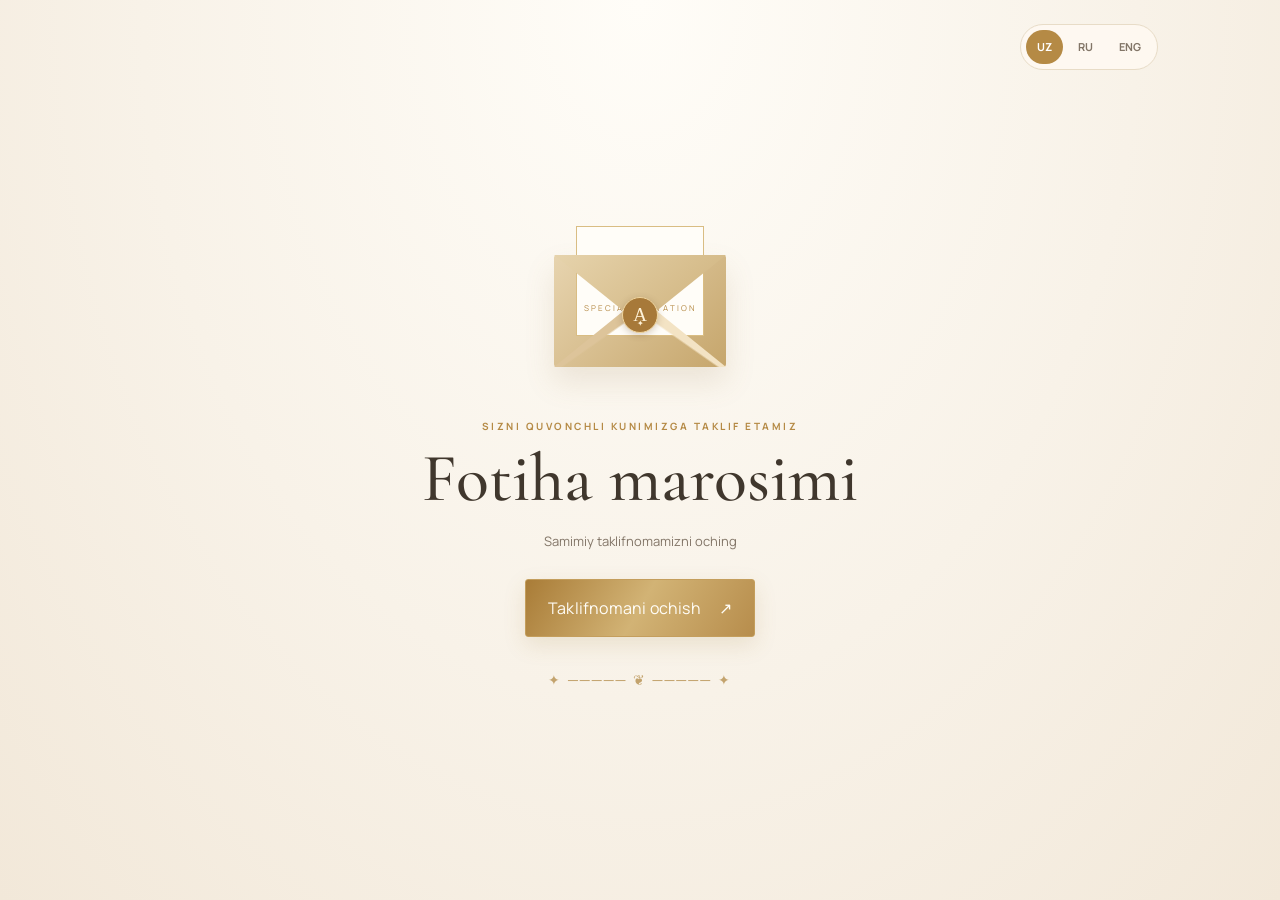
==== index.html @ 94d6d4cb "Update index.html" ====
<!doctype html>
<html lang="uz">
<head>
  <meta charset="utf-8"><meta name="viewport" content="width=device-width,initial-scale=1">
  <meta name="theme-color" content="#f8f2e8"><meta name="description" content="Fotiha marosimiga elektron taklifnoma">
  <title>Fotiha taklifnomasi</title><link rel="preconnect" href="https://fonts.googleapis.com"><link rel="preconnect" href="https://fonts.gstatic.com" crossorigin>
  <link href="https://fonts.googleapis.com/css2?family=Cormorant+Garamond:wght@400;500;600;700&family=Manrope:wght@400;500;600;700&display=swap" rel="stylesheet">
  <link rel="stylesheet" href="style.css">
</head>
<body>
  <div class="petal-layer" aria-hidden="true"></div>
  <main>
    <section id="welcome" class="welcome-screen">
      <div class="language-picker" aria-label="Choose language">
        <button class="lang active" data-lang="uz">UZ</button><button class="lang" data-lang="ru">RU</button><button class="lang" data-lang="en">ENG</button>
      </div>
      <div class="envelope-wrap"><div class="envelope"><div class="envelope-letter"><span class="letter-monogram">♡</span><span class="letter-caption">SPECIAL INVITATION</span></div><div class="envelope-flap"></div><div class="wax-seal">A<span>✦</span></div></div></div>
      <p class="eyebrow" data-i18n="welcomeEyebrow">SIZNI QUVONCHLI KUNIMIZGA TAKLIF ETAMIZ</p>
      <h1 class="hero-title" data-i18n="welcomeTitle">Fotiha marosimi</h1>
      <p class="welcome-sub" data-i18n="welcomeSub">Samimiy taklifnomamizni oching</p>
      <button id="openInvitation" class="gold-button"><span data-i18n="openInvite">Taklifnomani ochish</span><span aria-hidden="true">↗</span></button>
      <div class="ornament">✦ ───── ❦ ───── ✦</div>
    </section>

    <section id="invitation" class="invitation hidden">
      <header class="topbar"><div class="mini-brand">✦ <span data-i18n="brand">Fotiha taklifnomasi</span></div><div class="top-actions"><div class="language-picker compact"><button class="lang active" data-lang="uz">UZ</button><button class="lang" data-lang="ru">RU</button><button class="lang" data-lang="en">ENG</button></div><button id="musicToggle" class="icon-button" aria-label="Music">♫ <span data-i18n="musicOn">Musiqani yoqish</span></button></div></header>
      <section class="hero-card panel">
        <div class="corner corner-tl"></div><div class="corner corner-tr"></div><div class="corner corner-bl"></div><div class="corner corner-br"></div>
        <p class="eyebrow" data-i18n="inviteEyebrow">BISMILLAHIR ROHMANIR ROHIYM</p>
        <div class="floral-mark">❦</div><p class="small-line" data-i18n="inviteSub">Sizni hayotimizdagi quvonchli kunlardan biriga</p>
        <h2 class="names"><span id="brideName">Kelin ismi</span><i>&</i><span id="groomName">Kuyov ismi</span></h2>
        <p class="invite-title" data-i18n="inviteTitle">Fotiha marosimiga taklif etamiz</p>
        <div class="date-line"><span>✦</span><strong id="mainDate">Sana kiritiladi</strong><span>✦</span></div>
        <p class="quote" data-i18n="quote">Quvonchimizga sherik bo‘lishingiz biz uchun katta baxt.</p>
      </section>

      <section class="section-block">
        <div class="section-heading"><p class="eyebrow" data-i18n="scheduleEyebrow">MAROSIM MA’LUMOTLARI</p><h2 data-i18n="scheduleTitle">Sizni kutamiz</h2><p data-i18n="scheduleSub">Har bir marosim uchun vaqt va manzil</p></div>
        <div id="eventCards" class="event-grid"></div>
      </section>

      <section class="section-block countdown-section">
        <div class="section-heading"><p class="eyebrow" data-i18n="countEyebrow">HAYAJONLI LAHZALARGACHA</p><h2 data-i18n="countTitle">Uchrashuvgacha qolgan vaqt</h2></div>
        <div id="countdowns" class="countdown-grid"></div>
      </section>

      <section class="section-block rsvp-section" id="rsvpSection">
        <div class="section-heading"><p class="eyebrow" data-i18n="rsvpEyebrow">JAVOBINGIZNI KUTAMIZ</p><h2 data-i18n="rsvpTitle">Ishtirokingizni tasdiqlang</h2><p data-i18n="rsvpSub">Har bir oila a’zosini alohida kiriting.</p></div>
        <form id="rsvpForm" class="rsvp-form" novalidate>
          <label class="field-label" for="familyName" data-i18n="familyLabel">Oila / javob beruvchi nomi</label><input id="familyName" name="familyName" autocomplete="name" data-placeholder="familyPlaceholder" placeholder="Masalan: Ali Valiyevlar oilasi" required>
          <label class="field-label" for="sideSelect" data-i18n="sideLabel">Qaysi tomonga taklif etilgansiz? *</label><select id="sideSelect" required><option value="" data-i18n="sidePlaceholder">Tomonni tanlang</option><option value="bride" data-i18n="brideSide">Kelin tomoni</option><option value="groom" data-i18n="groomSide">Kuyov tomoni</option></select>
          <div class="guest-head"><div><label class="field-label" data-i18n="membersLabel">Oila a’zolari</label><p class="field-help" data-i18n="membersHelp">Har bir kishining javobi alohida belgilanadi.</p></div><button type="button" id="addGuest" class="outline-button">＋ <span data-i18n="addPerson">Kishi qo‘shish</span></button></div>
          <div id="guestList" class="guest-list"></div>
          <p id="formError" class="form-error" role="alert" aria-live="polite"></p>
          <button type="submit" class="gold-button submit-button"><span data-i18n="sendResponse">Javobni yuborish</span><span>↗</span></button>
          <p class="privacy-note" data-i18n="privacyNote">Ma’lumotlaringiz faqat marosimni tashkil etish uchun ishlatiladi.</p>
        </form>
      </section>
      <section id="thankYou" class="thank-you panel hidden" aria-live="polite"><div class="thank-icon">✦</div><h2 data-i18n="thanksTitle">Javobingiz uchun rahmat!</h2><p id="thanksMessage" data-i18n="thanksText">Javobingiz muvaffaqiyatli qabul qilindi.</p><button id="editResponse" class="outline-button" data-i18n="editResponse">Javobni o‘zgartirish</button></section>
      <footer><div class="ornament">✦ ───── ❦ ───── ✦</div><p data-i18n="footerText">Mehr va ezgu tilaklar ila</p><small>Al-qamir</small></footer>
    </section>
  </main>
  <audio id="bgMusic" loop preload="none"></audio>
  <script src="config.js"></script><script src="script.js"></script>
</body></html>
---- style.css ----
:root{--cream:#f8f2e8;--paper:#fffdf8;--ink:#40372d;--muted:#827567;--gold:#b58a45;--gold2:#d9bd83;--line:#e8dcc7;--green:#777e61;--danger:#a94442;--shadow:0 22px 70px #6b512014}*{box-sizing:border-box}html{scroll-behavior:smooth}body{margin:0;background:radial-gradient(ellipse at top,#fffdf8 0,#f8f2e8 55%,#f2e8d9 100%);color:var(--ink);font-family:Manrope,Arial,sans-serif;line-height:1.65}button,input,select{font:inherit}button{cursor:pointer}.hidden{display:none!important}main{width:min(100%,1080px);margin:auto;padding:0 22px}.welcome-screen{min-height:100svh;display:flex;flex-direction:column;align-items:center;justify-content:center;text-align:center;position:relative;padding:70px 0 42px}.language-picker{display:flex;gap:4px;padding:5px;border:1px solid var(--line);border-radius:99px;background:#fffaf2d9}.welcome-screen>.language-picker{position:absolute;top:24px;right:0}.lang{border:0;background:transparent;color:var(--muted);font-size:11px;font-weight:700;padding:8px 11px;border-radius:99px}.lang.active{background:var(--gold);color:#fff}.envelope-wrap{width:190px;height:150px;display:grid;place-items:center;margin:0 auto 32px;perspective:700px}.envelope{position:relative;width:172px;height:112px;background:linear-gradient(135deg,#e7d4af,#c6a66c);box-shadow:0 15px 30px #96774726;border-radius:3px;animation:float 4s ease-in-out infinite}.envelope:before{content:"";position:absolute;inset:0;background:linear-gradient(35deg,transparent 49%,#f3e3c4 50%),linear-gradient(-35deg,transparent 49%,#ddc49a 50%);z-index:2;clip-path:polygon(0 100%,50% 38%,100% 100%)}.envelope-letter{position:absolute;left:22px;right:22px;top:-29px;height:110px;background:var(--paper);border:1px solid var(--gold2);display:flex;align-items:center;justify-content:center;flex-direction:column;gap:5px}.letter-monogram{font:42px Georgia;color:var(--gold)}.letter-caption{font-size:8px;letter-spacing:2px;color:var(--gold)}.envelope-flap{position:absolute;inset:0;background:linear-gradient(140deg,#e6d3ac,#c9aa70);clip-path:polygon(0 0,100% 0,50% 62%);transform-origin:top;z-index:3;transition:transform 1s}.envelope.open .envelope-flap{transform:rotateX(180deg)}.wax-seal{position:absolute;z-index:4;left:calc(50% - 18px);top:42px;width:36px;height:36px;border-radius:50%;display:grid;place-items:center;background:#a77939;color:#fff3d9;border:1px solid #f0d6a0;box-shadow:0 2px 7px #5b3c1b40;font:19px Georgia}.wax-seal span{font-size:8px;position:absolute;bottom:4px}.eyebrow{font-size:10px;letter-spacing:2.5px;color:var(--gold);font-weight:700;margin:0 0 10px}.hero-title,.names,.section-heading h2,.thank-you h2{font-family:"Cormorant Garamond",Georgia,serif;font-weight:500}.hero-title{font-size:clamp(43px,8vw,68px);line-height:1.04;margin:0}.welcome-sub{color:var(--muted);font-size:13px;margin:16px 0 26px}.gold-button{display:inline-flex;align-items:center;justify-content:center;gap:18px;background:linear-gradient(120deg,#a97c37,#d2b375,#b78d4c);color:#fffdf7;border:1px solid #c49e5c;border-radius:3px;padding:15px 22px;min-height:50px;box-shadow:0 8px 22px #9d783026;letter-spacing:.2px;transition:transform .2s,box-shadow .2s}.gold-button:hover{transform:translateY(-2px);box-shadow:0 12px 26px #9d78303d}.ornament{font-family:Georgia,serif;color:#c3a36d;letter-spacing:2px;font-size:14px;margin-top:32px}.invitation{padding-bottom:30px}.topbar{display:flex;align-items:center;justify-content:space-between;padding:20px 0 30px;gap:12px}.mini-brand{font:19px "Cormorant Garamond",serif;color:var(--gold)}.top-actions{display:flex;align-items:center;gap:10px}.compact .lang{padding:7px 9px}.icon-button{background:transparent;border:1px solid var(--line);border-radius:99px;color:var(--muted);padding:8px 12px;font-size:11px}.hero-card,.panel{background:#fffdf9e8;border:1px solid #dfcba6;box-shadow:var(--shadow);position:relative}.hero-card{text-align:center;padding:clamp(38px,7vw,76px) 22px;margin:0 auto;max-width:790px}.corner{position:absolute;width:27px;height:27px;border-color:var(--gold);opacity:.75}.corner-tl{top:10px;left:10px;border-top:1px solid;border-left:1px solid}.corner-tr{top:10px;right:10px;border-top:1px solid;border-right:1px solid}.corner-bl{bottom:10px;left:10px;border-bottom:1px solid;border-left:1px solid}.corner-br{bottom:10px;right:10px;border-bottom:1px solid;border-right:1px solid}.floral-mark{font:48px Georgia;color:var(--gold2);margin:15px 0 8px}.small-line{font-size:12px;color:var(--muted)}.names{font-size:clamp(39px,7vw,65px);line-height:1.05;display:flex;align-items:center;justify-content:center;gap:14px;flex-wrap:wrap;margin:20px 0}.names i{font-size:32px;color:var(--gold);font-weight:400}.invite-title{font:22px "Cormorant Garamond",serif}.date-line{display:flex;align-items:center;justify-content:center;gap:13px;color:var(--gold);font-size:12px;margin:24px 0}.quote{font:italic 18px "Cormorant Garamond",serif;color:var(--muted);max-width:440px;margin:24px auto 0}.section-block{padding:70px 0 0}.section-heading{text-align:center;margin-bottom:28px}.section-heading h2{font-size:clamp(32px,5vw,44px);line-height:1.1;margin:0 0 8px}.section-heading>p:last-child{color:var(--muted);font-size:12px;margin:0}.event-grid{display:grid;grid-template-columns:repeat(2,minmax(0,1fr));gap:15px}.event-card{background:#fffdf9;border:1px solid var(--line);padding:24px;position:relative;overflow:hidden}.event-card:after{content:"❦";position:absolute;right:14px;top:5px;color:#e5d4b2;font:35px Georgia}.event-tag{display:inline-block;border:1px solid #e1cfaa;border-radius:99px;color:#a27c3f;padding:4px 10px;font-size:10px;margin-bottom:13px}.event-card h3{font:26px "Cormorant Garamond",serif;margin:0 0 6px}.event-date{font-weight:700;font-size:13px;color:var(--gold)}.event-address{font-size:12px;color:var(--muted);margin:6px 0 16px}.map-link{color:#9c7538;font-size:12px;text-decoration:none;border-bottom:1px solid #d6bd8d;padding-bottom:3px}.countdown-section{background:#f0e6d5;margin:65px -22px 0;padding:45px 22px}.countdown-grid{display:grid;grid-template-columns:repeat(2,minmax(0,1fr));gap:14px;max-width:780px;margin:auto}.countdown-card{text-align:center;background:#fffaf2;border:1px solid #e2d0ae;padding:18px 10px}.countdown-card h3{font:21px "Cormorant Garamond",serif;margin:0 0 13px}.time-grid{display:grid;grid-template-columns:repeat(4,minmax(0,1fr));gap:5px}.time-unit{background:#f5ecdd;padding:10px 2px}.time-unit strong{display:block;font:26px "Cormorant Garamond",serif;color:#9d773d}.time-unit span{font-size:9px;color:var(--muted)}.time-ended{font-size:12px;color:var(--green)}.rsvp-section{max-width:700px;margin:auto}.rsvp-form{background:#fffdf9;border:1px solid var(--line);padding:clamp(20px,5vw,36px);box-shadow:var(--shadow)}.field-label{display:block;font-size:12px;font-weight:700;margin:0 0 8px}.field-help,.privacy-note{font-size:11px;color:var(--muted);margin:0 0 12px}.rsvp-form input,.rsvp-form select,.guest-card input,.guest-card select{width:100%;border:1px solid #e3d7c5;background:#fffefa;border-radius:3px;padding:12px;color:var(--ink);outline:none;min-height:45px}.rsvp-form input:focus,.rsvp-form select:focus,.guest-card input:focus,.guest-card select:focus{border-color:var(--gold)}.rsvp-form>input,.rsvp-form>select{margin-bottom:20px}.guest-head{display:flex;align-items:center;justify-content:space-between;gap:12px;margin:4px 0 15px}.guest-head .field-label{margin-bottom:2px}.outline-button{border:1px solid #d6c19a;color:#9b763d;background:transparent;border-radius:3px;padding:9px 12px;font-size:11px;white-space:nowrap}.guest-list{display:grid;gap:12px}.guest-card{border:1px solid var(--line);padding:15px;background:#fdf9f1}.guest-card-head{display:flex;justify-content:space-between;align-items:center;margin-bottom:12px}.guest-card-head strong{font:20px "Cormorant Garamond",serif}.remove-guest{border:0;background:transparent;color:#9e6b5e;font-size:12px}.guest-fields{display:grid;grid-template-columns:1fr 1fr;gap:10px}.guest-fields .full{grid-column:1/-1}.guest-fields label{font-size:10px;color:var(--muted);display:block;margin-bottom:5px}.attendance-options{display:flex;gap:8px}.attendance-options label{display:flex;align-items:center;gap:6px;background:#fffdf8;border:1px solid var(--line);padding:8px 10px;flex:1;color:var(--ink);font-size:11px}.attendance-options input{width:auto;min-height:0;accent-color:var(--gold)}.form-error{color:var(--danger);font-size:12px;min-height:18px}.submit-button{width:100%;margin-top:8px}.privacy-note{text-align:center;margin:14px 0 0}.thank-you{max-width:700px;margin:35px auto 0;padding:35px;text-align:center}.thank-icon{color:var(--gold);font-size:35px}.thank-you h2{font-size:36px;margin:5px 0}.thank-you p{color:var(--muted);font-size:13px}footer{text-align:center;padding:30px 0 15px;color:var(--muted);font:italic 17px "Cormorant Garamond",serif}footer .ornament{margin:0 0 10px}footer small{font:10px Manrope,sans-serif;color:#b5a58c}.petal-layer{pointer-events:none;position:fixed;inset:0;overflow:hidden;z-index:5}.petal{position:absolute;top:-30px;color:#c5a26b;opacity:.45;animation:fall linear forwards;font-size:14px}@keyframes float{0%,100%{transform:translateY(0)}50%{transform:translateY(-7px)}}@keyframes fall{to{transform:translateY(110vh) rotate(500deg);opacity:0}}@media(max-width:620px){main{padding:0 15px}.topbar{align-items:flex-start}.mini-brand{font-size:16px}.top-actions{flex-direction:column;align-items:flex-end}.icon-button{padding:7px 10px}.event-grid,.countdown-grid{grid-template-columns:1fr}.event-card{padding:20px}.countdown-section{margin-left:-15px;margin-right:-15px}.guest-fields{grid-template-columns:1fr}.guest-fields .full{grid-column:auto}.names{gap:8px}.names i{font-size:26px}.hero-card{padding:45px 18px}.section-block{padding-top:55px}.welcome-screen>.language-picker{right:0}.envelope-wrap{margin-top:25px}}@media(prefers-reduced-motion:reduce){*,*:before,*:after{animation-duration:.01ms!important;scroll-behavior:auto!important;transition-duration:.01ms!important}}
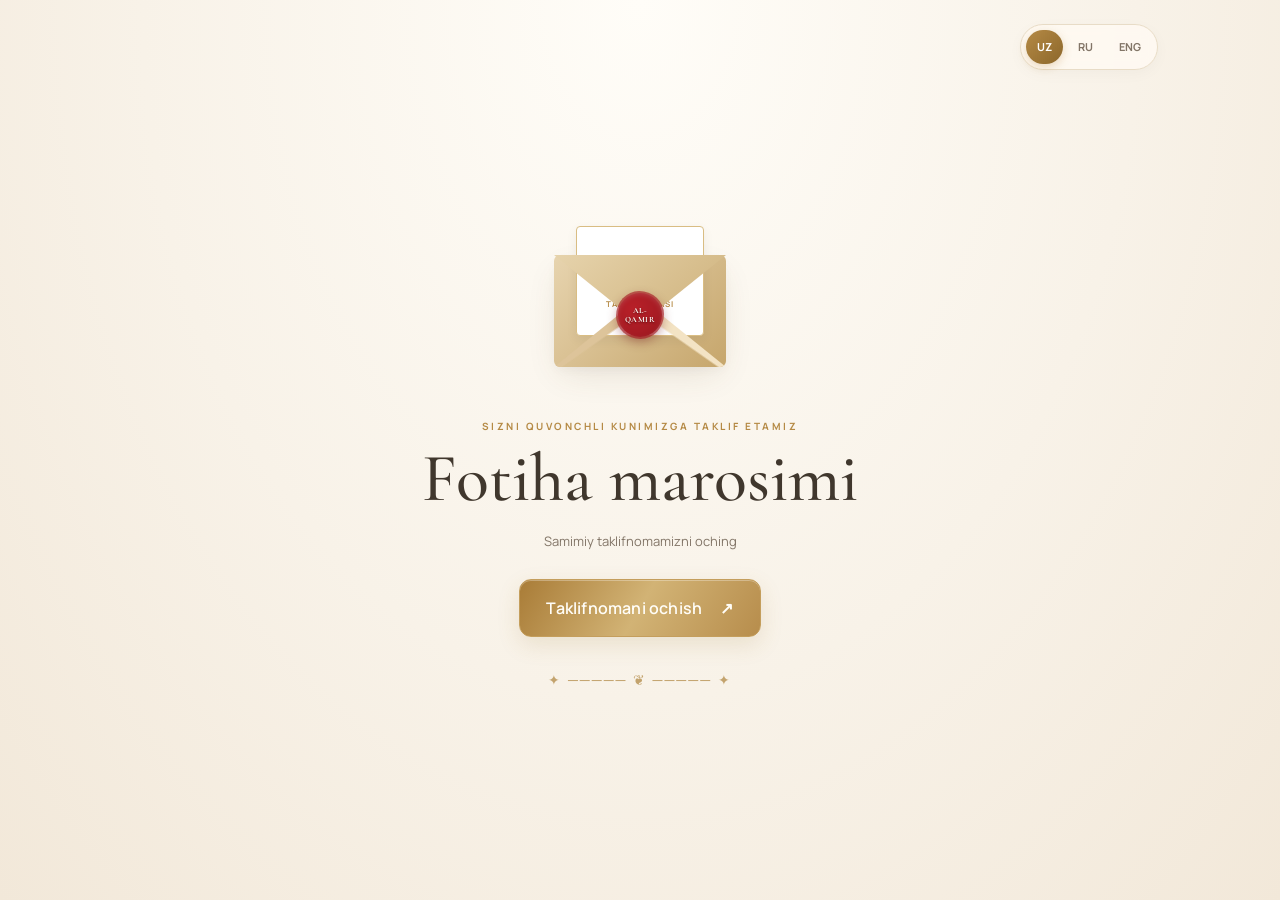
==== commit 3d6e5a13: "Update index.html" ====
--- a/index.html
+++ b/index.html
@@ -14,7 +14,24 @@
       <div class="language-picker" aria-label="Choose language">
         <button class="lang active" data-lang="uz">UZ</button><button class="lang" data-lang="ru">RU</button><button class="lang" data-lang="en">ENG</button>
       </div>
-      <div class="envelope-wrap"><div class="envelope"><div class="envelope-letter"><span class="letter-monogram">♡</span><span class="letter-caption">SPECIAL INVITATION</span></div><div class="envelope-flap"></div><div class="wax-seal">A<span>✦</span></div></div></div>
+      
+      <!-- Yangilangan 3D Konvert va Sham eritilgan Muhr -->
+      <div class="envelope-wrap">
+        <div class="envelope">
+          <div class="envelope-flap"></div>
+          <div class="envelope-letter">
+            <div class="letter-top-row">
+              <span class="letter-initial">X</span>
+              <span class="letter-initial">D</span>
+            </div>
+            <div class="letter-caption">Fotiha taklifnomasi</div>
+          </div>
+          <div class="wax-seal">
+            <span class="seal-brand">Al-Qamir</span>
+          </div>
+        </div>
+      </div>
+
       <p class="eyebrow" data-i18n="welcomeEyebrow">SIZNI QUVONCHLI KUNIMIZGA TAKLIF ETAMIZ</p>
       <h1 class="hero-title" data-i18n="welcomeTitle">Fotiha marosimi</h1>
       <p class="welcome-sub" data-i18n="welcomeSub">Samimiy taklifnomamizni oching</p>
@@ -62,4 +79,5 @@
   </main>
   <audio id="bgMusic" loop preload="none"></audio>
   <script src="config.js"></script><script src="script.js"></script>
-</body></html>
+</body>
+</html>
--- a/style.css
+++ b/style.css
@@ -1 +1,861 @@
-:root{--cream:#f8f2e8;--paper:#fffdf8;--ink:#40372d;--muted:#827567;--gold:#b58a45;--gold2:#d9bd83;--line:#e8dcc7;--green:#777e61;--danger:#a94442;--shadow:0 22px 70px #6b512014}*{box-sizing:border-box}html{scroll-behavior:smooth}body{margin:0;background:radial-gradient(ellipse at top,#fffdf8 0,#f8f2e8 55%,#f2e8d9 100%);color:var(--ink);font-family:Manrope,Arial,sans-serif;line-height:1.65}button,input,select{font:inherit}button{cursor:pointer}.hidden{display:none!important}main{width:min(100%,1080px);margin:auto;padding:0 22px}.welcome-screen{min-height:100svh;display:flex;flex-direction:column;align-items:center;justify-content:center;text-align:center;position:relative;padding:70px 0 42px}.language-picker{display:flex;gap:4px;padding:5px;border:1px solid var(--line);border-radius:99px;background:#fffaf2d9}.welcome-screen>.language-picker{position:absolute;top:24px;right:0}.lang{border:0;background:transparent;color:var(--muted);font-size:11px;font-weight:700;padding:8px 11px;border-radius:99px}.lang.active{background:var(--gold);color:#fff}.envelope-wrap{width:190px;height:150px;display:grid;place-items:center;margin:0 auto 32px;perspective:700px}.envelope{position:relative;width:172px;height:112px;background:linear-gradient(135deg,#e7d4af,#c6a66c);box-shadow:0 15px 30px #96774726;border-radius:3px;animation:float 4s ease-in-out infinite}.envelope:before{content:"";position:absolute;inset:0;background:linear-gradient(35deg,transparent 49%,#f3e3c4 50%),linear-gradient(-35deg,transparent 49%,#ddc49a 50%);z-index:2;clip-path:polygon(0 100%,50% 38%,100% 100%)}.envelope-letter{position:absolute;left:22px;right:22px;top:-29px;height:110px;background:var(--paper);border:1px solid var(--gold2);display:flex;align-items:center;justify-content:center;flex-direction:column;gap:5px}.letter-monogram{font:42px Georgia;color:var(--gold)}.letter-caption{font-size:8px;letter-spacing:2px;color:var(--gold)}.envelope-flap{position:absolute;inset:0;background:linear-gradient(140deg,#e6d3ac,#c9aa70);clip-path:polygon(0 0,100% 0,50% 62%);transform-origin:top;z-index:3;transition:transform 1s}.envelope.open .envelope-flap{transform:rotateX(180deg)}.wax-seal{position:absolute;z-index:4;left:calc(50% - 18px);top:42px;width:36px;height:36px;border-radius:50%;display:grid;place-items:center;background:#a77939;color:#fff3d9;border:1px solid #f0d6a0;box-shadow:0 2px 7px #5b3c1b40;font:19px Georgia}.wax-seal span{font-size:8px;position:absolute;bottom:4px}.eyebrow{font-size:10px;letter-spacing:2.5px;color:var(--gold);font-weight:700;margin:0 0 10px}.hero-title,.names,.section-heading h2,.thank-you h2{font-family:"Cormorant Garamond",Georgia,serif;font-weight:500}.hero-title{font-size:clamp(43px,8vw,68px);line-height:1.04;margin:0}.welcome-sub{color:var(--muted);font-size:13px;margin:16px 0 26px}.gold-button{display:inline-flex;align-items:center;justify-content:center;gap:18px;background:linear-gradient(120deg,#a97c37,#d2b375,#b78d4c);color:#fffdf7;border:1px solid #c49e5c;border-radius:3px;padding:15px 22px;min-height:50px;box-shadow:0 8px 22px #9d783026;letter-spacing:.2px;transition:transform .2s,box-shadow .2s}.gold-button:hover{transform:translateY(-2px);box-shadow:0 12px 26px #9d78303d}.ornament{font-family:Georgia,serif;color:#c3a36d;letter-spacing:2px;font-size:14px;margin-top:32px}.invitation{padding-bottom:30px}.topbar{display:flex;align-items:center;justify-content:space-between;padding:20px 0 30px;gap:12px}.mini-brand{font:19px "Cormorant Garamond",serif;color:var(--gold)}.top-actions{display:flex;align-items:center;gap:10px}.compact .lang{padding:7px 9px}.icon-button{background:transparent;border:1px solid var(--line);border-radius:99px;color:var(--muted);padding:8px 12px;font-size:11px}.hero-card,.panel{background:#fffdf9e8;border:1px solid #dfcba6;box-shadow:var(--shadow);position:relative}.hero-card{text-align:center;padding:clamp(38px,7vw,76px) 22px;margin:0 auto;max-width:790px}.corner{position:absolute;width:27px;height:27px;border-color:var(--gold);opacity:.75}.corner-tl{top:10px;left:10px;border-top:1px solid;border-left:1px solid}.corner-tr{top:10px;right:10px;border-top:1px solid;border-right:1px solid}.corner-bl{bottom:10px;left:10px;border-bottom:1px solid;border-left:1px solid}.corner-br{bottom:10px;right:10px;border-bottom:1px solid;border-right:1px solid}.floral-mark{font:48px Georgia;color:var(--gold2);margin:15px 0 8px}.small-line{font-size:12px;color:var(--muted)}.names{font-size:clamp(39px,7vw,65px);line-height:1.05;display:flex;align-items:center;justify-content:center;gap:14px;flex-wrap:wrap;margin:20px 0}.names i{font-size:32px;color:var(--gold);font-weight:400}.invite-title{font:22px "Cormorant Garamond",serif}.date-line{display:flex;align-items:center;justify-content:center;gap:13px;color:var(--gold);font-size:12px;margin:24px 0}.quote{font:italic 18px "Cormorant Garamond",serif;color:var(--muted);max-width:440px;margin:24px auto 0}.section-block{padding:70px 0 0}.section-heading{text-align:center;margin-bottom:28px}.section-heading h2{font-size:clamp(32px,5vw,44px);line-height:1.1;margin:0 0 8px}.section-heading>p:last-child{color:var(--muted);font-size:12px;margin:0}.event-grid{display:grid;grid-template-columns:repeat(2,minmax(0,1fr));gap:15px}.event-card{background:#fffdf9;border:1px solid var(--line);padding:24px;position:relative;overflow:hidden}.event-card:after{content:"❦";position:absolute;right:14px;top:5px;color:#e5d4b2;font:35px Georgia}.event-tag{display:inline-block;border:1px solid #e1cfaa;border-radius:99px;color:#a27c3f;padding:4px 10px;font-size:10px;margin-bottom:13px}.event-card h3{font:26px "Cormorant Garamond",serif;margin:0 0 6px}.event-date{font-weight:700;font-size:13px;color:var(--gold)}.event-address{font-size:12px;color:var(--muted);margin:6px 0 16px}.map-link{color:#9c7538;font-size:12px;text-decoration:none;border-bottom:1px solid #d6bd8d;padding-bottom:3px}.countdown-section{background:#f0e6d5;margin:65px -22px 0;padding:45px 22px}.countdown-grid{display:grid;grid-template-columns:repeat(2,minmax(0,1fr));gap:14px;max-width:780px;margin:auto}.countdown-card{text-align:center;background:#fffaf2;border:1px solid #e2d0ae;padding:18px 10px}.countdown-card h3{font:21px "Cormorant Garamond",serif;margin:0 0 13px}.time-grid{display:grid;grid-template-columns:repeat(4,minmax(0,1fr));gap:5px}.time-unit{background:#f5ecdd;padding:10px 2px}.time-unit strong{display:block;font:26px "Cormorant Garamond",serif;color:#9d773d}.time-unit span{font-size:9px;color:var(--muted)}.time-ended{font-size:12px;color:var(--green)}.rsvp-section{max-width:700px;margin:auto}.rsvp-form{background:#fffdf9;border:1px solid var(--line);padding:clamp(20px,5vw,36px);box-shadow:var(--shadow)}.field-label{display:block;font-size:12px;font-weight:700;margin:0 0 8px}.field-help,.privacy-note{font-size:11px;color:var(--muted);margin:0 0 12px}.rsvp-form input,.rsvp-form select,.guest-card input,.guest-card select{width:100%;border:1px solid #e3d7c5;background:#fffefa;border-radius:3px;padding:12px;color:var(--ink);outline:none;min-height:45px}.rsvp-form input:focus,.rsvp-form select:focus,.guest-card input:focus,.guest-card select:focus{border-color:var(--gold)}.rsvp-form>input,.rsvp-form>select{margin-bottom:20px}.guest-head{display:flex;align-items:center;justify-content:space-between;gap:12px;margin:4px 0 15px}.guest-head .field-label{margin-bottom:2px}.outline-button{border:1px solid #d6c19a;color:#9b763d;background:transparent;border-radius:3px;padding:9px 12px;font-size:11px;white-space:nowrap}.guest-list{display:grid;gap:12px}.guest-card{border:1px solid var(--line);padding:15px;background:#fdf9f1}.guest-card-head{display:flex;justify-content:space-between;align-items:center;margin-bottom:12px}.guest-card-head strong{font:20px "Cormorant Garamond",serif}.remove-guest{border:0;background:transparent;color:#9e6b5e;font-size:12px}.guest-fields{display:grid;grid-template-columns:1fr 1fr;gap:10px}.guest-fields .full{grid-column:1/-1}.guest-fields label{font-size:10px;color:var(--muted);display:block;margin-bottom:5px}.attendance-options{display:flex;gap:8px}.attendance-options label{display:flex;align-items:center;gap:6px;background:#fffdf8;border:1px solid var(--line);padding:8px 10px;flex:1;color:var(--ink);font-size:11px}.attendance-options input{width:auto;min-height:0;accent-color:var(--gold)}.form-error{color:var(--danger);font-size:12px;min-height:18px}.submit-button{width:100%;margin-top:8px}.privacy-note{text-align:center;margin:14px 0 0}.thank-you{max-width:700px;margin:35px auto 0;padding:35px;text-align:center}.thank-icon{color:var(--gold);font-size:35px}.thank-you h2{font-size:36px;margin:5px 0}.thank-you p{color:var(--muted);font-size:13px}footer{text-align:center;padding:30px 0 15px;color:var(--muted);font:italic 17px "Cormorant Garamond",serif}footer .ornament{margin:0 0 10px}footer small{font:10px Manrope,sans-serif;color:#b5a58c}.petal-layer{pointer-events:none;position:fixed;inset:0;overflow:hidden;z-index:5}.petal{position:absolute;top:-30px;color:#c5a26b;opacity:.45;animation:fall linear forwards;font-size:14px}@keyframes float{0%,100%{transform:translateY(0)}50%{transform:translateY(-7px)}}@keyframes fall{to{transform:translateY(110vh) rotate(500deg);opacity:0}}@media(max-width:620px){main{padding:0 15px}.topbar{align-items:flex-start}.mini-brand{font-size:16px}.top-actions{flex-direction:column;align-items:flex-end}.icon-button{padding:7px 10px}.event-grid,.countdown-grid{grid-template-columns:1fr}.event-card{padding:20px}.countdown-section{margin-left:-15px;margin-right:-15px}.guest-fields{grid-template-columns:1fr}.guest-fields .full{grid-column:auto}.names{gap:8px}.names i{font-size:26px}.hero-card{padding:45px 18px}.section-block{padding-top:55px}.welcome-screen>.language-picker{right:0}.envelope-wrap{margin-top:25px}}@media(prefers-reduced-motion:reduce){*,*:before,*:after{animation-duration:.01ms!important;scroll-behavior:auto!important;transition-duration:.01ms!important}}
+/* ==========================================
+   PREMIUM 3D & MODERN INVITATION STYLES
+   ========================================== */
+
+:root {
+  --cream:#f8f2e8;
+  --paper:#ffffff;
+  --ink:#40372d;
+  --muted:#827567;
+  --gold:#b58a45;
+  --gold2:#d9bd83;
+  --gold-dark:#8c672b;
+  --line:#e8dcc7;
+  --green:#777e61;
+  --danger:#a94442;
+  --ruby-red:#a81c24;
+  --ruby-dark:#7a0f15;
+  
+  /* 3D Shadows & Glassmorphism Elevation */
+  --shadow: 0 22px 70px #6b512014;
+  --shadow-3d: 0 12px 35px -8px rgba(91, 68, 33, 0.14), 0 4px 12px -2px rgba(0, 0, 0, 0.04);
+  --shadow-hover: 0 20px 45px -10px rgba(91, 68, 33, 0.22), 0 8px 20px -4px rgba(0, 0, 0, 0.08);
+  --card-glass: rgba(255, 253, 248, 0.92);
+}
+
+* {
+  box-sizing: border-box;
+}
+
+html {
+  scroll-behavior: smooth;
+}
+
+body {
+  margin: 0;
+  background: radial-gradient(ellipse at top, #fffdf8 0%, #f8f2e8 55%, #f2e8d9 100%);
+  background-attachment: fixed;
+  color: var(--ink);
+  font-family: Manrope, Arial, sans-serif;
+  line-height: 1.65;
+}
+
+button, input, select {
+  font: inherit;
+}
+
+button {
+  cursor: pointer;
+  transition: all 0.3s cubic-bezier(0.16, 1, 0.3, 1);
+}
+
+.hidden {
+  display: none !important;
+}
+
+main {
+  width: min(100%, 1080px);
+  margin: auto;
+  padding: 0 22px;
+}
+
+/* ==========================================
+   1. WELCOME SCREEN & 3D ENVELOPE
+   ========================================== */
+
+.welcome-screen {
+  min-height: 100svh;
+  display: flex;
+  flex-direction: column;
+  align-items: center;
+  justify-content: center;
+  text-align: center;
+  position: relative;
+  padding: 70px 0 42px;
+}
+
+.language-picker {
+  display: flex;
+  gap: 4px;
+  padding: 5px;
+  border: 1px solid var(--line);
+  border-radius: 99px;
+  background: rgba(255, 250, 242, 0.85);
+  backdrop-filter: blur(8px);
+  box-shadow: 0 4px 15px rgba(0,0,0,0.03);
+}
+
+.welcome-screen > .language-picker {
+  position: absolute;
+  top: 24px;
+  right: 0;
+}
+
+.lang {
+  border: 0;
+  background: transparent;
+  color: var(--muted);
+  font-size: 11px;
+  font-weight: 700;
+  padding: 8px 11px;
+  border-radius: 99px;
+  transition: all 0.2s ease;
+}
+
+.lang.active {
+  background: linear-gradient(135deg, var(--gold), var(--gold-dark));
+  color: #fff;
+  box-shadow: 0 3px 10px rgba(181, 138, 69, 0.3);
+}
+
+/* Envelope Container & 3D Effect */
+.envelope-wrap {
+  width: 190px;
+  height: 150px;
+  display: grid;
+  place-items: center;
+  margin: 0 auto 32px;
+  perspective: 800px;
+}
+
+.envelope {
+  position: relative;
+  width: 172px;
+  height: 112px;
+  background: linear-gradient(135deg, #e7d4af, #c6a66c);
+  box-shadow: var(--shadow-3d);
+  border-radius: 6px;
+  animation: float 4s ease-in-out infinite;
+}
+
+.envelope:before {
+  content: "";
+  position: absolute;
+  inset: 0;
+  background: linear-gradient(35deg, transparent 49%, #f3e3c4 50%),
+              linear-gradient(-35deg, transparent 49%, #ddc49a 50%);
+  z-index: 2;
+  clip-path: polygon(0 100%, 50% 38%, 100% 100%);
+  border-radius: 0 0 6px 6px;
+}
+
+/* Xat va uning ichidagi X, D va Fotiha taklifnomasi yozuvi */
+.envelope-letter {
+  position: absolute;
+  left: 22px;
+  right: 22px;
+  top: -29px;
+  height: 110px;
+  background: var(--paper);
+  border: 1px solid var(--gold2);
+  border-radius: 4px;
+  display: flex;
+  flex-direction: column;
+  align-items: center;
+  justify-content: center;
+  padding: 8px 12px;
+  gap: 4px;
+  box-shadow: 0 4px 12px rgba(0,0,0,0.06);
+}
+
+.letter-top-row {
+  width: 100%;
+  display: flex;
+  justify-content: space-between;
+  align-items: center;
+  padding: 0 6px;
+}
+
+.letter-initial {
+  font: 700 22px "Cormorant Garamond", Georgia, serif;
+  color: var(--gold);
+}
+
+.letter-caption {
+  font-size: 8px;
+  letter-spacing: 1px;
+  color: var(--gold);
+  text-transform: uppercase;
+  font-weight: 700;
+  margin-top: 2px;
+}
+
+.envelope-flap {
+  position: absolute;
+  inset: 0;
+  background: linear-gradient(140deg, #e6d3ac, #c9aa70);
+  clip-path: polygon(0 0, 100% 0, 50% 62%);
+  transform-origin: top;
+  z-index: 3;
+  transition: transform 1s cubic-bezier(0.4, 0, 0.2, 1);
+}
+
+.envelope.open .envelope-flap {
+  transform: rotateX(180deg);
+}
+
+/* Sham eritib muhrlangan dumaloq Wax Seal (Al-Qamir ramzi bilan) */
+.wax-seal {
+  position: absolute;
+  z-index: 4;
+  left: calc(50% - 22px);
+  top: 38px;
+  width: 44px;
+  height: 44px;
+  background: radial-gradient(circle at 35% 35%, #d62832 0%, #a81c24 60%, #6e0b10 100%);
+  border-radius: 50%;
+  box-shadow: 0 4px 12px rgba(110, 11, 16, 0.45), inset 0 2px 4px rgba(255, 255, 255, 0.35);
+  display: flex;
+  align-items: center;
+  justify-content: center;
+  text-align: center;
+  color: #fffdf8;
+}
+
+.wax-seal::before {
+  content: "";
+  position: absolute;
+  inset: -2px;
+  border-radius: 48% 52% 49% 51% / 52% 48% 52% 48%;
+  background: rgba(168, 28, 36, 0.65);
+  z-index: -1;
+}
+
+.seal-brand {
+  font: 700 8px "Cormorant Garamond", Georgia, serif;
+  letter-spacing: 0.5px;
+  text-transform: uppercase;
+  text-shadow: 0 1px 2px rgba(0,0,0,0.5);
+}
+
+.eyebrow {
+  font-size: 10px;
+  letter-spacing: 2.5px;
+  color: var(--gold);
+  font-weight: 700;
+  margin: 0 0 10px;
+}
+
+.hero-title, .names, .section-heading h2, .thank-you h2 {
+  font-family: "Cormorant Garamond", Georgia, serif;
+  font-weight: 500;
+}
+
+.hero-title {
+  font-size: clamp(43px, 8vw, 68px);
+  line-height: 1.04;
+  margin: 0;
+}
+
+.welcome-sub {
+  color: var(--muted);
+  font-size: 13px;
+  margin: 16px 0 26px;
+}
+
+/* 3D Gold Button */
+.gold-button {
+  display: inline-flex;
+  align-items: center;
+  justify-content: center;
+  gap: 18px;
+  background: linear-gradient(120deg, #a97c37, #d2b375, #b78d4c);
+  color: #fffdf7;
+  border: 1px solid #c49e5c;
+  border-radius: 12px;
+  padding: 15px 26px;
+  min-height: 50px;
+  box-shadow: 0 8px 22px #9d783026, inset 0 1px 0 rgba(255,255,255,0.3);
+  letter-spacing: .2px;
+  font-weight: 600;
+  transition: transform .25s ease, box-shadow .25s ease;
+}
+
+.gold-button:hover {
+  transform: translateY(-3px) scale(1.01);
+  box-shadow: 0 14px 28px rgba(157, 120, 48, 0.35);
+}
+
+.ornament {
+  font-family: Georgia, serif;
+  color: #c3a36d;
+  letter-spacing: 2px;
+  font-size: 14px;
+  margin-top: 32px;
+}
+
+/* ==========================================
+   2. MAIN HERO CARD & TOPBAR
+   ========================================== */
+
+.invitation {
+  padding-bottom: 50px;
+}
+
+.topbar {
+  display: flex;
+  align-items: center;
+  justify-content: space-between;
+  padding: 20px 0 30px;
+  gap: 12px;
+}
+
+.mini-brand {
+  font: 19px "Cormorant Garamond", serif;
+  color: var(--gold);
+}
+
+.top-actions {
+  display: flex;
+  align-items: center;
+  gap: 10px;
+}
+
+.compact .lang {
+  padding: 7px 9px;
+}
+
+.icon-button {
+  background: rgba(255, 255, 255, 0.6);
+  border: 1px solid var(--line);
+  border-radius: 99px;
+  color: var(--muted);
+  padding: 8px 12px;
+  font-size: 11px;
+  backdrop-filter: blur(4px);
+  transition: all 0.2s ease;
+}
+
+.icon-button:hover {
+  border-color: var(--gold);
+  color: var(--ink);
+}
+
+/* 3D Elevated Hero Card */
+.hero-card, .panel {
+  background: var(--card-glass);
+  backdrop-filter: blur(10px);
+  border: 1px solid #dfcba6;
+  border-radius: 20px;
+  box-shadow: var(--shadow-3d);
+  position: relative;
+  transition: transform 0.3s ease, box-shadow 0.3s ease;
+}
+
+.hero-card {
+  text-align: center;
+  padding: clamp(38px, 7vw, 76px) 22px;
+  margin: 0 auto;
+  max-width: 790px;
+}
+
+.hero-card:hover {
+  transform: translateY(-3px);
+  box-shadow: var(--shadow-hover);
+}
+
+.corner {
+  position: absolute;
+  width: 27px;
+  height: 27px;
+  border-color: var(--gold);
+  opacity: .75;
+}
+
+.corner-tl { top: 12px; left: 12px; border-top: 1px solid; border-left: 1px solid; border-top-left-radius: 4px; }
+.corner-tr { top: 12px; right: 12px; border-top: 1px solid; border-right: 1px solid; border-top-right-radius: 4px; }
+.corner-bl { bottom: 12px; left: 12px; border-bottom: 1px solid; border-left: 1px solid; border-bottom-left-radius: 4px; }
+.corner-br { bottom: 12px; right: 12px; border-bottom: 1px solid; border-right: 1px solid; border-bottom-right-radius: 4px; }
+
+.floral-mark {
+  font: 48px Georgia;
+  color: var(--gold2);
+  margin: 15px 0 8px;
+}
+
+.small-line {
+  font-size: 12px;
+  color: var(--muted);
+}
+
+.names {
+  font-size: clamp(39px, 7vw, 65px);
+  line-height: 1.05;
+  display: flex;
+  align-items: center;
+  justify-content: center;
+  gap: 14px;
+  flex-wrap: wrap;
+  margin: 20px 0;
+}
+
+.names i {
+  font-size: 32px;
+  color: var(--gold);
+  font-weight: 400;
+}
+
+.invite-title {
+  font: 22px "Cormorant Garamond", serif;
+}
+
+.date-line {
+  display: flex;
+  align-items: center;
+  justify-content: center;
+  gap: 13px;
+  color: var(--gold);
+  font-size: 12px;
+  margin: 24px 0;
+}
+
+.quote {
+  font: italic 18px "Cormorant Garamond", serif;
+  color: var(--muted);
+  max-width: 440px;
+  margin: 24px auto 0;
+}
+
+/* ==========================================
+   3. SECTIONS & EVENT CARDS (AJRATILGAN)
+   ========================================== */
+
+.section-block {
+  padding: 70px 0 0;
+}
+
+.section-heading {
+  text-align: center;
+  margin-bottom: 30px;
+}
+
+.section-heading h2 {
+  font-size: clamp(32px, 5vw, 44px);
+  line-height: 1.1;
+  margin: 0 0 8px;
+}
+
+.section-heading > p:last-child {
+  color: var(--muted);
+  font-size: 12px;
+  margin: 0;
+}
+
+.event-grid {
+  display: grid;
+  grid-template-columns: repeat(2, minmax(0, 1fr));
+  gap: 18px;
+}
+
+.event-card {
+  background: var(--paper);
+  border: 1px solid var(--line);
+  border-radius: 16px;
+  padding: 26px;
+  position: relative;
+  overflow: hidden;
+  box-shadow: var(--shadow-3d);
+  transition: transform 0.3s ease, box-shadow 0.3s ease, border-color 0.3s ease;
+}
+
+.event-card:hover {
+  transform: translateY(-5px);
+  box-shadow: var(--shadow-hover);
+  border-color: var(--gold);
+}
+
+.event-card:after {
+  content: "❦";
+  position: absolute;
+  right: 14px;
+  top: 5px;
+  color: #e5d4b2;
+  font: 35px Georgia;
+  opacity: 0.7;
+}
+
+.event-tag {
+  display: inline-block;
+  border: 1px solid #e1cfaa;
+  background: rgba(225, 207, 170, 0.15);
+  border-radius: 99px;
+  color: #a27c3f;
+  padding: 4px 11px;
+  font-size: 10px;
+  font-weight: 700;
+  margin-bottom: 13px;
+}
+
+.event-card h3 {
+  font: 26px "Cormorant Garamond", serif;
+  margin: 0 0 6px;
+}
+
+.event-date {
+  font-weight: 700;
+  font-size: 13px;
+  color: var(--gold);
+}
+
+.event-address {
+  font-size: 12px;
+  color: var(--muted);
+  margin: 6px 0 16px;
+}
+
+.map-link {
+  color: #9c7538;
+  font-size: 12px;
+  font-weight: 600;
+  text-decoration: none;
+  border-bottom: 1px solid #d6bd8d;
+  padding-bottom: 3px;
+  transition: color 0.2s ease;
+}
+
+.map-link:hover {
+  color: var(--gold-dark);
+}
+
+/* Countdown Block */
+.countdown-section {
+  background: rgba(240, 230, 213, 0.65);
+  backdrop-filter: blur(8px);
+  border: 1px solid var(--line);
+  border-radius: 20px;
+  margin: 65px 0 0;
+  padding: 45px 22px;
+  box-shadow: var(--shadow-3d);
+}
+
+.countdown-grid {
+  display: grid;
+  grid-template-columns: repeat(2, minmax(0, 1fr));
+  gap: 16px;
+  max-width: 780px;
+  margin: auto;
+}
+
+.countdown-card {
+  text-align: center;
+  background: var(--paper);
+  border: 1px solid #e2d0ae;
+  border-radius: 14px;
+  padding: 20px 12px;
+  box-shadow: 0 4px 12px rgba(0,0,0,0.02);
+}
+
+.countdown-card h3 {
+  font: 21px "Cormorant Garamond", serif;
+  margin: 0 0 13px;
+}
+
+.time-grid {
+  display: grid;
+  grid-template-columns: repeat(4, minmax(0, 1fr));
+  gap: 6px;
+}
+
+.time-unit {
+  background: #f5ecdd;
+  border-radius: 8px;
+  border: 1px solid #ebd8be;
+  padding: 10px 2px;
+}
+
+.time-unit strong {
+  display: block;
+  font: 26px "Cormorant Garamond", serif;
+  color: #9d773d;
+}
+
+.time-unit span {
+  font-size: 9px;
+  color: var(--muted);
+}
+
+.time-ended {
+  font-size: 12px;
+  color: var(--green);
+}
+
+/* ==========================================
+   4. RSVP FORM & GUEST CARDS
+   ========================================== */
+
+.rsvp-section {
+  max-width: 700px;
+  margin: auto;
+}
+
+.rsvp-form {
+  background: var(--paper);
+  border: 1px solid var(--line);
+  border-radius: 20px;
+  padding: clamp(20px, 5vw, 36px);
+  box-shadow: var(--shadow-3d);
+}
+
+.field-label {
+  display: block;
+  font-size: 12px;
+  font-weight: 700;
+  margin: 0 0 8px;
+}
+
+.field-help, .privacy-note {
+  font-size: 11px;
+  color: var(--muted);
+  margin: 0 0 12px;
+}
+
+.rsvp-form input, 
+.rsvp-form select, 
+.guest-card input, 
+.guest-card select {
+  width: 100%;
+  border: 1px solid #e3d7c5;
+  background: #fffefa;
+  border-radius: 8px;
+  padding: 12px;
+  color: var(--ink);
+  outline: none;
+  min-height: 46px;
+  transition: all 0.2s ease;
+}
+
+.rsvp-form input:focus, 
+.rsvp-form select:focus, 
+.guest-card input:focus, 
+.guest-card select:focus {
+  border-color: var(--gold);
+  box-shadow: 0 0 0 3px rgba(181, 138, 69, 0.15);
+  background: #ffffff;
+}
+
+.rsvp-form > input, 
+.rsvp-form > select {
+  margin-bottom: 20px;
+}
+
+.guest-head {
+  display: flex;
+  align-items: center;
+  justify-content: space-between;
+  gap: 12px;
+  margin: 4px 0 15px;
+}
+
+.guest-head .field-label {
+  margin-bottom: 2px;
+}
+
+.outline-button {
+  border: 1px solid #d6c19a;
+  color: #9b763d;
+  background: transparent;
+  border-radius: 8px;
+  padding: 9px 14px;
+  font-size: 11px;
+  font-weight: 600;
+  white-space: nowrap;
+  transition: all 0.2s ease;
+}
+
+.outline-button:hover {
+  background: rgba(214, 193, 154, 0.15);
+  border-color: var(--gold);
+}
+
+.guest-list {
+  display: grid;
+  gap: 12px;
+}
+
+.guest-card {
+  border: 1px solid var(--line);
+  border-radius: 12px;
+  padding: 16px;
+  background: #fdf9f1;
+  box-shadow: 0 2px 8px rgba(0,0,0,0.02);
+}
+
+.guest-card-head {
+  display: flex;
+  justify-content: space-between;
+  align-items: center;
+  margin-bottom: 12px;
+}
+
+.guest-card-head strong {
+  font: 20px "Cormorant Garamond", serif;
+}
+
+.remove-guest {
+  border: 0;
+  background: transparent;
+  color: #9e6b5e;
+  font-size: 12px;
+  font-weight: 600;
+}
+
+.remove-guest:hover {
+  color: var(--danger);
+}
+
+.guest-fields {
+  display: grid;
+  grid-template-columns: 1fr 1fr;
+  gap: 10px;
+}
+
+.guest-fields .full {
+  grid-column: 1/-1;
+}
+
+.guest-fields label {
+  font-size: 10px;
+  color: var(--muted);
+  display: block;
+  margin-bottom: 5px;
+}
+
+.attendance-options {
+  display: flex;
+  gap: 8px;
+}
+
+.attendance-options label {
+  display: flex;
+  align-items: center;
+  gap: 6px;
+  background: #fffdf8;
+  border: 1px solid var(--line);
+  border-radius: 8px;
+  padding: 8px 10px;
+  flex: 1;
+  color: var(--ink);
+  font-size: 11px;
+  cursor: pointer;
+}
+
+.attendance-options input {
+  width: auto;
+  min-height: 0;
+  accent-color: var(--gold);
+}
+
+.form-error {
+  color: var(--danger);
+  font-size: 12px;
+  min-height: 18px;
+}
+
+.submit-button {
+  width: 100%;
+  margin-top: 8px;
+}
+
+.privacy-note {
+  text-align: center;
+  margin: 14px 0 0;
+}
+
+.thank-you {
+  max-width: 700px;
+  margin: 35px auto 0;
+  padding: 35px;
+  text-align: center;
+}
+
+.thank-icon {
+  color: var(--gold);
+  font-size: 35px;
+}
+
+.thank-you h2 {
+  font-size: 36px;
+  margin: 5px 0;
+}
+
+.thank-you p {
+  color: var(--muted);
+  font-size: 13px;
+}
+
+/* ==========================================
+   5. FOOTER & ANIMATIONS
+   ========================================== */
+
+footer {
+  text-align: center;
+  padding: 30px 0 15px;
+  color: var(--muted);
+  font: italic 17px "Cormorant Garamond", serif;
+}
+
+footer .ornament {
+  margin: 0 0 10px;
+}
+
+footer small {
+  font: 10px Manrope, sans-serif;
+  color: #b5a58c;
+}
+
+.petal-layer {
+  pointer-events: none;
+  position: fixed;
+  inset: 0;
+  overflow: hidden;
+  z-index: 5;
+}
+
+.petal {
+  position: absolute;
+  top: -30px;
+  color: #c5a26b;
+  opacity: .45;
+  animation: fall linear forwards;
+  font-size: 14px;
+}
+
+@keyframes float {
+  0%, 100% { transform: translateY(0); }
+  50% { transform: translateY(-7px); }
+}
+
+@keyframes fall {
+  to {
+    transform: translateY(110vh) rotate(500deg);
+    opacity: 0;
+  }
+}
+
+/* Responsive Adaptations */
+@media(max-width: 620px) {
+  main { padding: 0 15px; }
+  .topbar { align-items: flex-start; }
+  .mini-brand { font-size: 16px; }
+  .top-actions { flex-direction: column; align-items: flex-end; }
+  .icon-button { padding: 7px 10px; }
+  .event-grid, .countdown-grid { grid-template-columns: 1fr; }
+  .event-card { padding: 20px; }
+  .countdown-section { padding: 35px 15px; }
+  .guest-fields { grid-template-columns: 1fr; }
+  .guest-fields .full { grid-column: auto; }
+  .names { gap: 8px; }
+  .names i { font-size: 26px; }
+  .hero-card { padding: 45px 18px; border-radius: 16px; }
+  .section-block { padding-top: 55px; }
+  .welcome-screen > .language-picker { right: 0; }
+  .envelope-wrap { margin-top: 25px; }
+}
+
+@media(prefers-reduced-motion: reduce) {
+  *, *:before, *:after {
+    animation-duration: .01ms !important;
+    scroll-behavior: auto !important;
+    transition-duration: .01ms !important;
+  }
+}
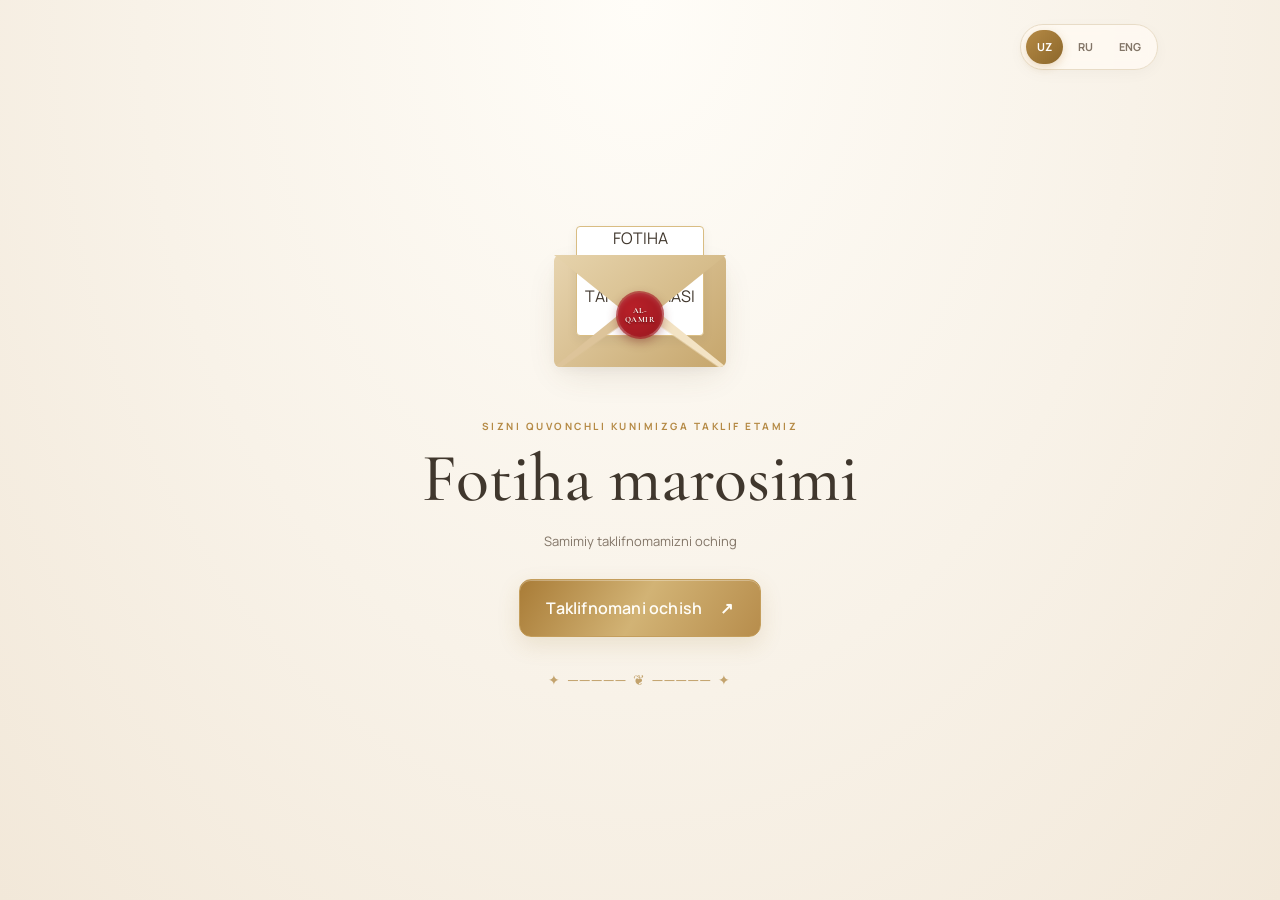
==== commit a17a23a9: "Update index.html" ====
--- a/index.html
+++ b/index.html
@@ -15,19 +15,20 @@
         <button class="lang active" data-lang="uz">UZ</button><button class="lang" data-lang="ru">RU</button><button class="lang" data-lang="en">ENG</button>
       </div>
       
-      <!-- Yangilangan 3D Konvert va Sham eritilgan Muhr -->
+      <!-- To'g'rilangan Konvert, X, D, FOTIHA va Al-Qamir Muhr qismi -->
       <div class="envelope-wrap">
         <div class="envelope">
           <div class="envelope-flap"></div>
           <div class="envelope-letter">
-            <div class="letter-top-row">
+            <div class="letter-top-caption">FOTIHA</div>
+            <div class="letter-middle-row">
               <span class="letter-initial">X</span>
+              <span class="letter-sub-caption">TAKLIFNOMASI</span>
               <span class="letter-initial">D</span>
             </div>
-            <div class="letter-caption">Fotiha taklifnomasi</div>
           </div>
           <div class="wax-seal">
-            <span class="seal-brand">Al-Qamir</span>
+            <span class="seal-brand">AL-QAMIR</span>
           </div>
         </div>
       </div>
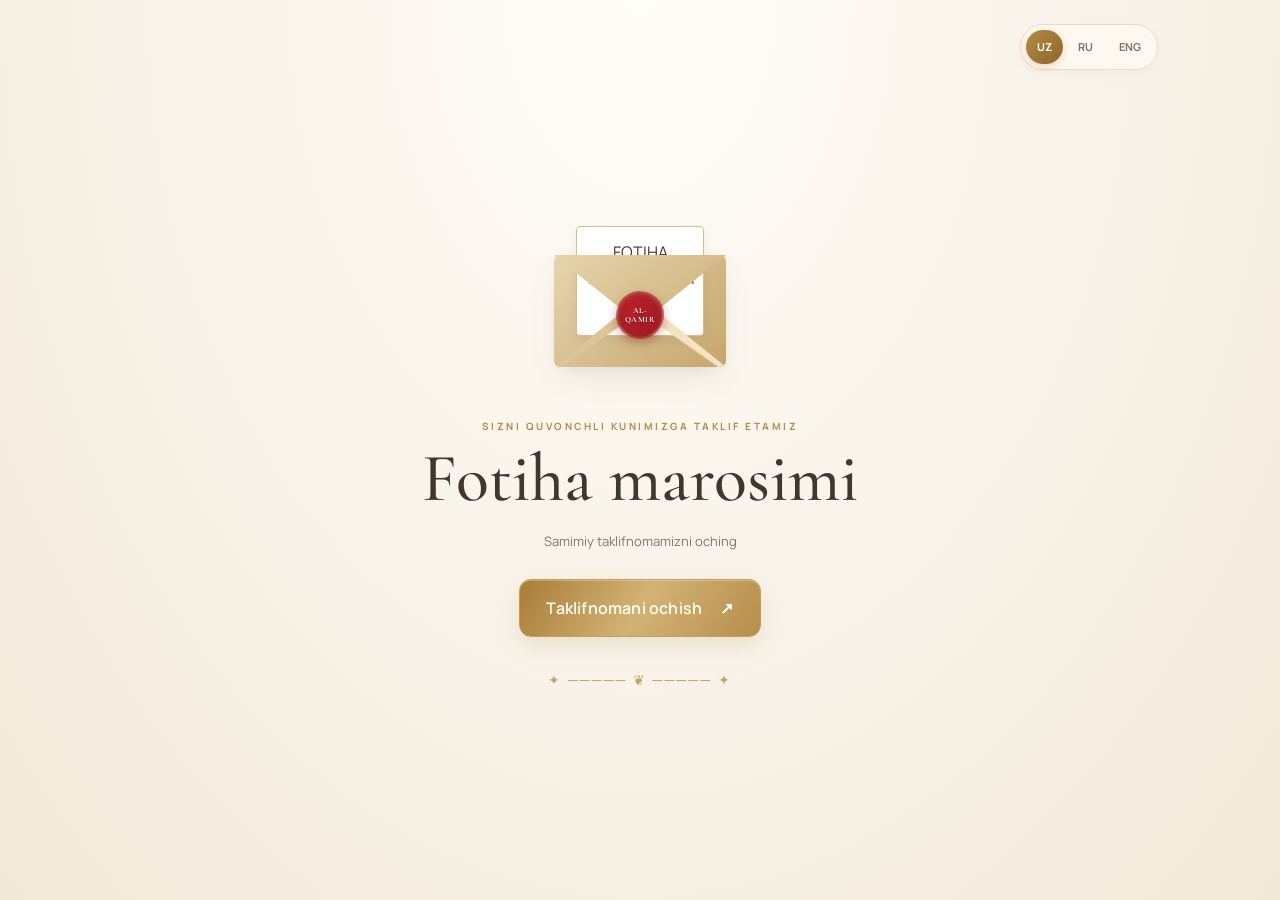
==== commit 5f535aa6: "Update index.html" ====
--- a/index.html
+++ b/index.html
@@ -15,15 +15,14 @@
         <button class="lang active" data-lang="uz">UZ</button><button class="lang" data-lang="ru">RU</button><button class="lang" data-lang="en">ENG</button>
       </div>
       
-      <!-- To'g'rilangan Konvert, X, D, FOTIHA va Al-Qamir Muhr qismi -->
+      <!-- Yangilangan Konvert, X, D va FOTIHA TAKLIFNOMASI sarlavhasi -->
       <div class="envelope-wrap">
         <div class="envelope">
           <div class="envelope-flap"></div>
           <div class="envelope-letter">
-            <div class="letter-top-caption">FOTIHA</div>
+            <div class="letter-top-title">FOTIHA TAKLIFNOMASI</div>
             <div class="letter-middle-row">
               <span class="letter-initial">X</span>
-              <span class="letter-sub-caption">TAKLIFNOMASI</span>
               <span class="letter-initial">D</span>
             </div>
           </div>
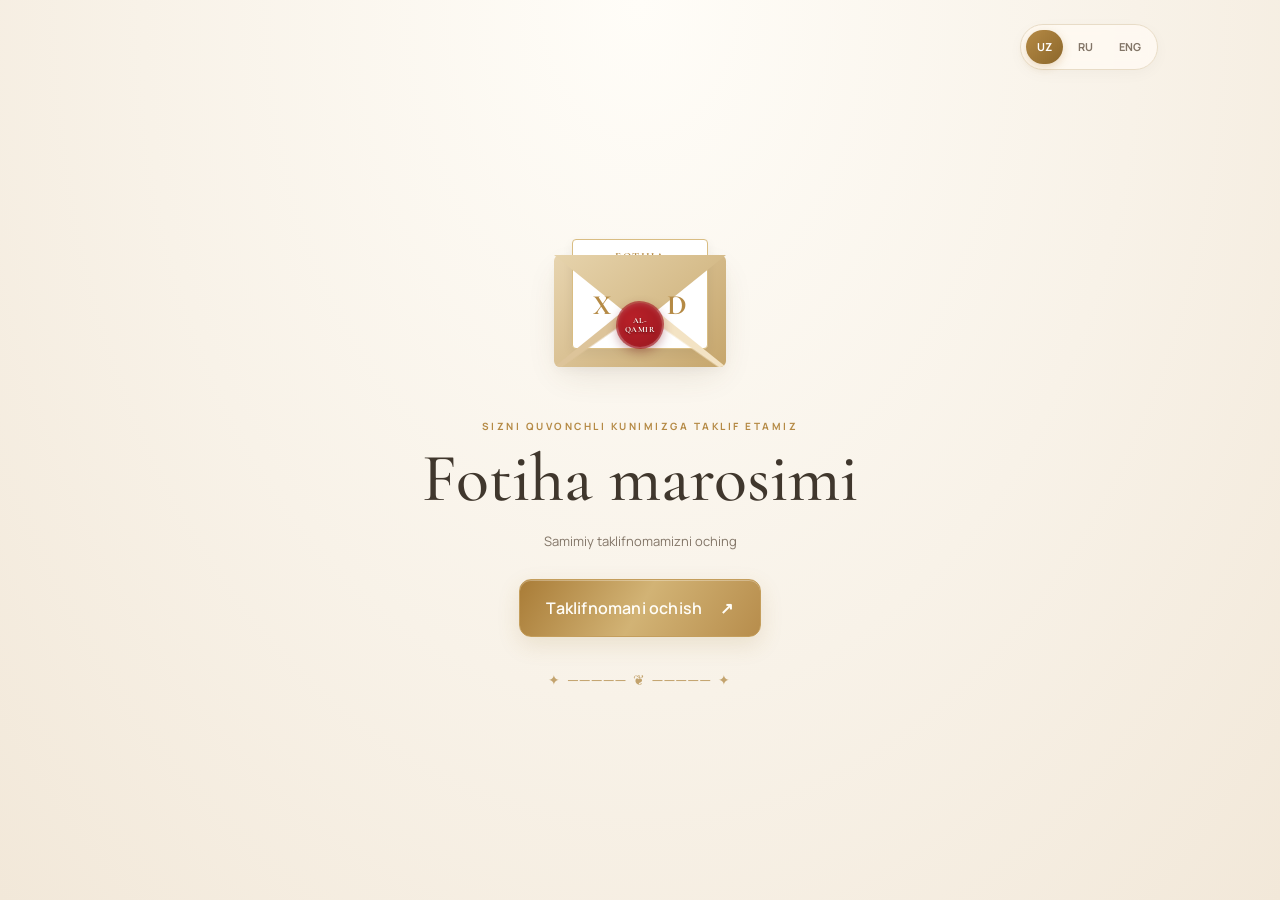
==== commit 996da108: "Update index.html" ====
--- a/index.html
+++ b/index.html
@@ -15,7 +15,7 @@
         <button class="lang active" data-lang="uz">UZ</button><button class="lang" data-lang="ru">RU</button><button class="lang" data-lang="en">ENG</button>
       </div>
       
-      <!-- Yangilangan Konvert, X, D va FOTIHA TAKLIFNOMASI sarlavhasi -->
+      <!-- Yangilangan Konvert va Xat bo'limi -->
       <div class="envelope-wrap">
         <div class="envelope">
           <div class="envelope-flap"></div>
--- a/style.css
+++ b/style.css
@@ -139,12 +139,12 @@
   border-radius: 0 0 6px 6px;
 }
 
-/* Xat va uning ichidagi X, D va Fotiha taklifnomasi yozuvi */
+/* Xat va uning ichidagi FOTIHA TAKLIFNOMASI hamda X, D harflari */
 .envelope-letter {
   position: absolute;
-  left: 22px;
-  right: 22px;
-  top: -29px;
+  left: 18px;
+  right: 18px;
+  top: -16px;
   height: 110px;
   background: var(--paper);
   border: 1px solid var(--gold2);
@@ -152,32 +152,32 @@
   display: flex;
   flex-direction: column;
   align-items: center;
-  justify-content: center;
-  padding: 8px 12px;
-  gap: 4px;
+  justify-content: flex-start;
+  padding: 10px 12px;
   box-shadow: 0 4px 12px rgba(0,0,0,0.06);
 }
 
-.letter-top-row {
-  width: 100%;
-  display: flex;
-  justify-content: space-between;
-  align-items: center;
-  padding: 0 6px;
-}
-
-.letter-initial {
-  font: 700 22px "Cormorant Garamond", Georgia, serif;
-  color: var(--gold);
-}
-
-.letter-caption {
-  font-size: 8px;
-  letter-spacing: 1px;
+.letter-top-title {
+  font: 700 11px "Cormorant Garamond", Georgia, serif;
+  letter-spacing: 1.5px;
   color: var(--gold);
   text-transform: uppercase;
-  font-weight: 700;
-  margin-top: 2px;
+  margin-bottom: 12px;
+  text-align: center;
+}
+
+.letter-middle-row {
+  width: 100%;
+  display: flex;
+  align-items: center;
+  justify-content: space-between;
+  padding: 0 8px;
+}
+
+.letter-initial {
+  font: 700 28px "Cormorant Garamond", Georgia, serif;
+  color: var(--gold);
+  z-index: 5;
 }
 
 .envelope-flap {
@@ -197,9 +197,9 @@
 /* Sham eritib muhrlangan dumaloq Wax Seal (Al-Qamir ramzi bilan) */
 .wax-seal {
   position: absolute;
-  z-index: 4;
+  z-index: 6;
   left: calc(50% - 22px);
-  top: 38px;
+  top: 48px;
   width: 44px;
   height: 44px;
   background: radial-gradient(circle at 35% 35%, #d62832 0%, #a81c24 60%, #6e0b10 100%);
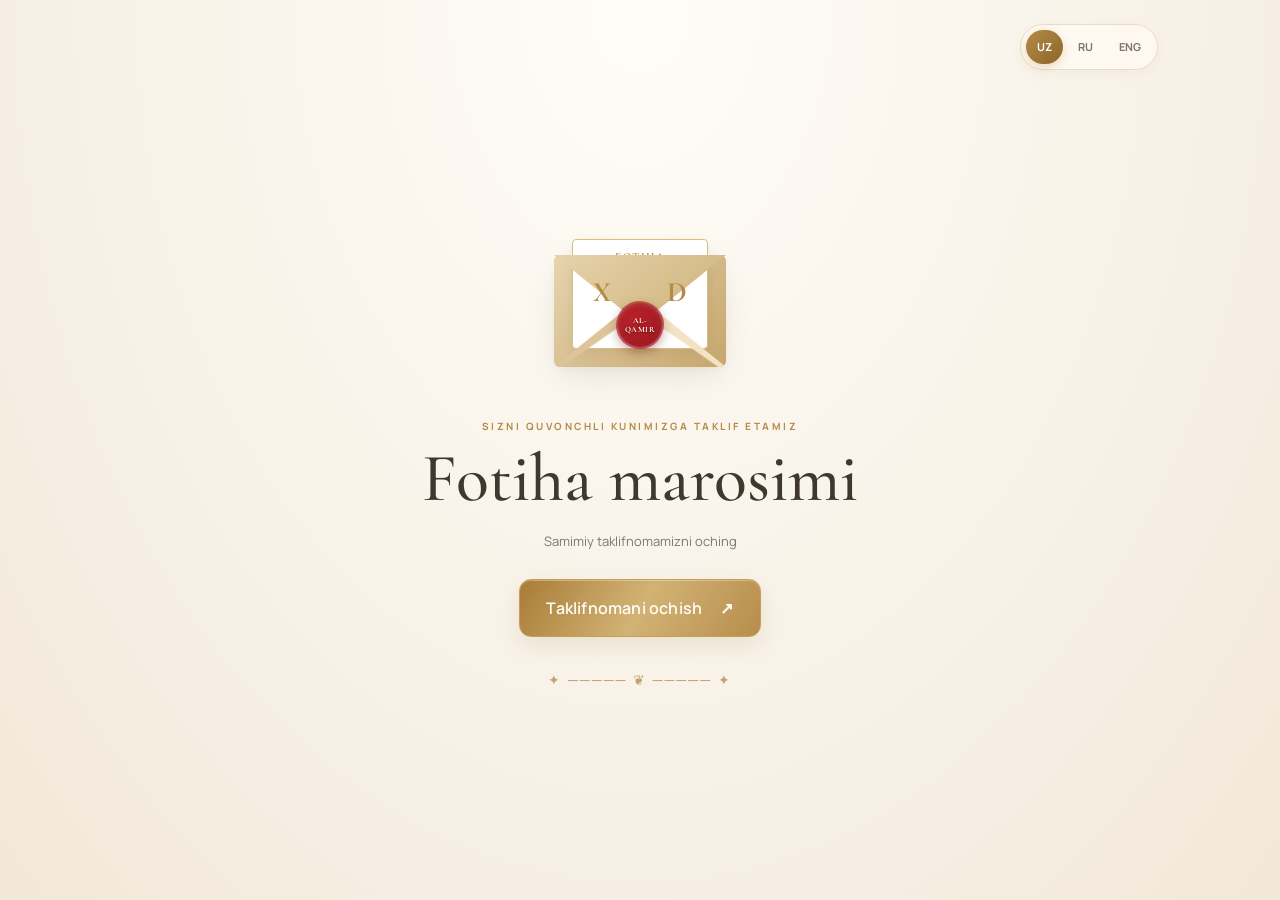
==== commit c346f9f9: "Update index.html" ====
--- a/index.html
+++ b/index.html
@@ -20,7 +20,7 @@
         <div class="envelope">
           <div class="envelope-flap"></div>
           <div class="envelope-letter">
-            <div class="letter-top-title">FOTIHA TAKLIFNOMASI</div>
+            <div class="letter-top-title">FOTIHA </div>
             <div class="letter-middle-row">
               <span class="letter-initial">X</span>
               <span class="letter-initial">D</span>
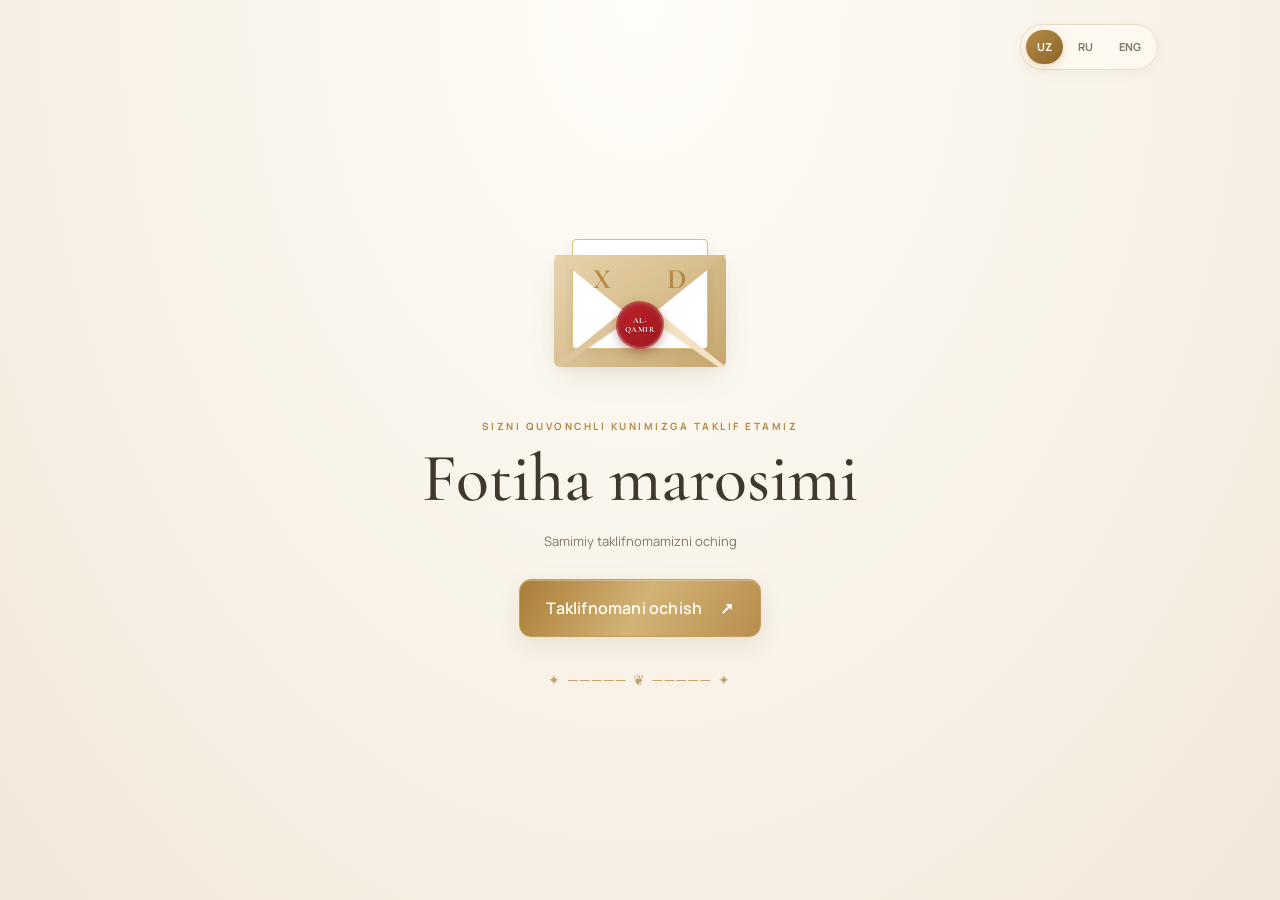
==== commit 7cc91774: "Update index.html" ====
--- a/index.html
+++ b/index.html
@@ -20,7 +20,7 @@
         <div class="envelope">
           <div class="envelope-flap"></div>
           <div class="envelope-letter">
-            <div class="letter-top-title">FOTIHA </div>
+            <div class="letter-top-title"> </div>
             <div class="letter-middle-row">
               <span class="letter-initial">X</span>
               <span class="letter-initial">D</span>
